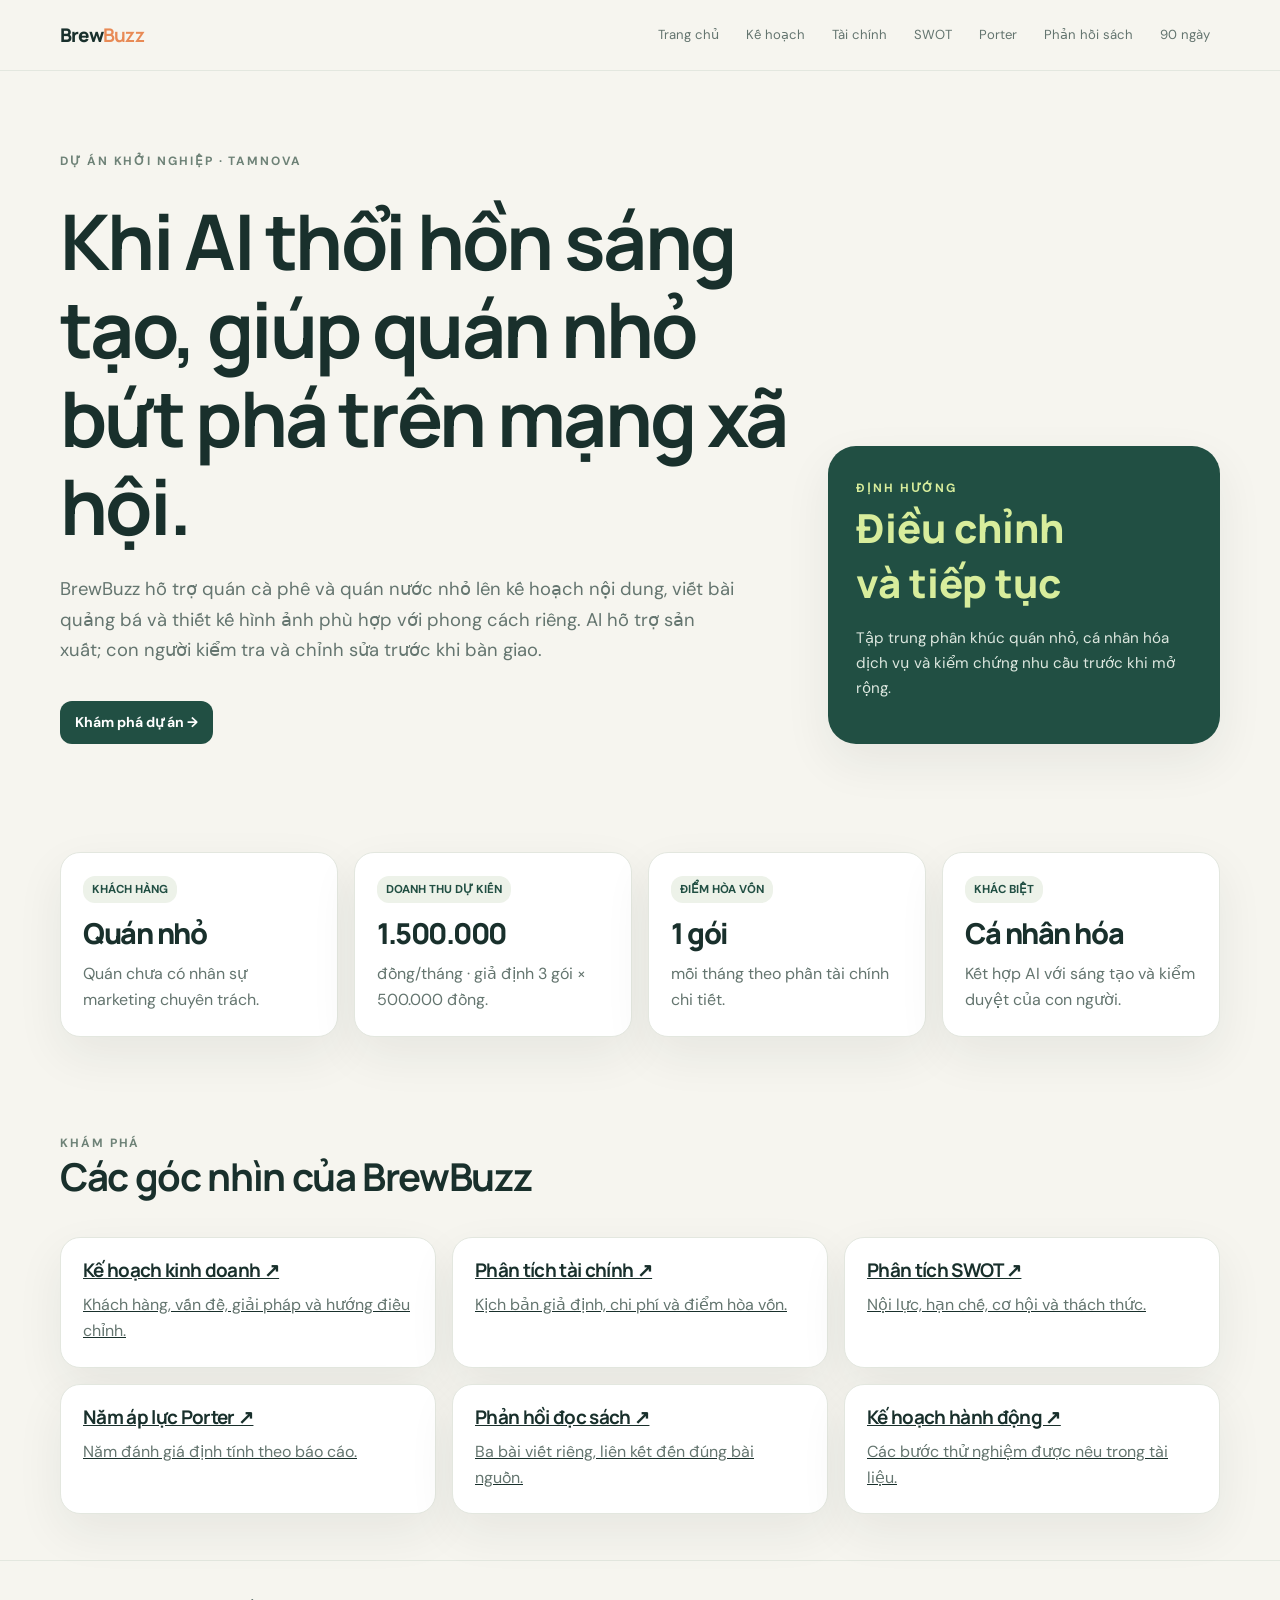
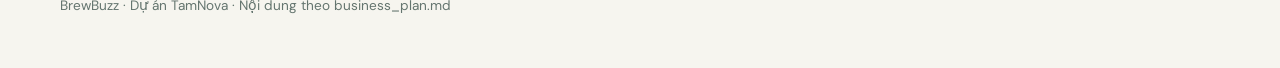
==== index.html @ 47f6b7b1 "Add files via upload" ====
<!doctype html><html lang="vi"><head><meta charset="utf-8"><meta name="viewport" content="width=device-width,initial-scale=1"><title>BrewBuzz · Dự án TamNova</title><link rel="stylesheet" href="style.css"></head><body><header class="topbar"><div class="wrap nav"><a class="brand" href="index.html">Brew<b>Buzz</b></a><nav class="links"><a href="index.html">Trang chủ</a><a href="business-plan.html">Kế hoạch</a><a href="financial-analysis.html">Tài chính</a><a href="swot.html">SWOT</a><a href="five-forces.html">Porter</a><a href="reflections.html">Phản hồi sách</a><a href="action-plan.html">90 ngày</a></nav></div></header><main class="wrap"><section class="hero"><div class="hero-grid"><div><span class="eyebrow">DỰ ÁN KHỞI NGHIỆP · TAMNOVA</span><h1>Khi AI thổi hồn sáng tạo, giúp quán nhỏ bứt phá trên mạng xã hội.</h1><p>BrewBuzz hỗ trợ quán cà phê và quán nước nhỏ lên kế hoạch nội dung, viết bài quảng bá và thiết kế hình ảnh phù hợp với phong cách riêng. AI hỗ trợ sản xuất; con người kiểm tra và chỉnh sửa trước khi bàn giao.</p><a class="btn" href="business-plan.html">Khám phá dự án →</a></div><aside class="hero-card"><span class="eyebrow" style="color:#d8ed9c">ĐỊNH HƯỚNG</span><strong>Điều chỉnh<br>và tiếp tục</strong><p>Tập trung phân khúc quán nhỏ, cá nhân hóa dịch vụ và kiểm chứng nhu cầu trước khi mở rộng.</p></aside></div></section><section class="section"><div class="grid four"><article class="card"><span class="tag">KHÁCH HÀNG</span><div class="metric">Quán nhỏ</div><p>Quán chưa có nhân sự marketing chuyên trách.</p></article><article class="card"><span class="tag">DOANH THU DỰ KIẾN</span><div class="metric">1.500.000</div><p>đồng/tháng · giả định 3 gói × 500.000 đồng.</p></article><article class="card"><span class="tag">ĐIỂM HÒA VỐN</span><div class="metric">1 gói</div><p>mỗi tháng theo phần tài chính chi tiết.</p></article><article class="card"><span class="tag">KHÁC BIỆT</span><div class="metric">Cá nhân hóa</div><p>Kết hợp AI với sáng tạo và kiểm duyệt của con người.</p></article></div></section><section class="section"><div class="section-head"><div><span class="eyebrow">KHÁM PHÁ</span><h2>Các góc nhìn của BrewBuzz</h2></div></div><div class="grid"><a class="card" href="business-plan.html"><h3>Kế hoạch kinh doanh ↗</h3><p>Khách hàng, vấn đề, giải pháp và hướng điều chỉnh.</p></a><a class="card" href="financial-analysis.html"><h3>Phân tích tài chính ↗</h3><p>Kịch bản giả định, chi phí và điểm hòa vốn.</p></a><a class="card" href="swot.html"><h3>Phân tích SWOT ↗</h3><p>Nội lực, hạn chế, cơ hội và thách thức.</p></a><a class="card" href="five-forces.html"><h3>Năm áp lực Porter ↗</h3><p>Năm đánh giá định tính theo báo cáo.</p></a><a class="card" href="reflections.html"><h3>Phản hồi đọc sách ↗</h3><p>Ba bài viết riêng, liên kết đến đúng bài nguồn.</p></a><a class="card" href="action-plan.html"><h3>Kế hoạch hành động ↗</h3><p>Các bước thử nghiệm được nêu trong tài liệu.</p></a></div></section></main><footer class="footer"><div class="wrap">BrewBuzz · Dự án TamNova · Nội dung theo business_plan.md</div></footer></body></html>
---- style.css ----
@import url('https://fonts.googleapis.com/css2?family=DM+Sans:wght@400;500;600;700&family=Manrope:wght@500;600;700;800&display=swap');
:root{--ink:#19302c;--muted:#64756f;--cream:#f6f5ef;--paper:#fff;--green:#214f43;--lime:#d8ed9c;--orange:#e88a55;--line:#e3e7df;--shadow:0 18px 48px #19302c12}*{box-sizing:border-box}body{margin:0;background:var(--cream);color:var(--ink);font:16px/1.65 'DM Sans',sans-serif}a{color:inherit}h1,h2,h3{font-family:Manrope,sans-serif;line-height:1.15;letter-spacing:-.035em}h1{font-size:clamp(2.5rem,6vw,5rem);max-width:850px;margin:24px 0}h2{font-size:clamp(1.8rem,3vw,2.6rem);margin:0 0 16px}h3{font-size:1.18rem;margin:0 0 10px}.wrap{width:min(1160px,calc(100% - 40px));margin:auto}.topbar{padding:17px 0;border-bottom:1px solid var(--line);background:#f6f5efed;position:sticky;top:0;z-index:5;backdrop-filter:blur(12px)}.nav{display:flex;align-items:center;justify-content:space-between;gap:20px}.brand{font:800 1.18rem Manrope;text-decoration:none;letter-spacing:-.04em}.brand b{color:var(--orange)}.links{display:flex;gap:7px;flex-wrap:wrap;justify-content:flex-end}.links a{font-size:.82rem;text-decoration:none;color:var(--muted);padding:7px 10px;border-radius:20px}.links a:hover,.links a.active{background:var(--green);color:white}.hero{padding:76px 0 62px;position:relative}.eyebrow{font-size:.75rem;text-transform:uppercase;letter-spacing:.16em;font-weight:700;color:#6e8277}.hero p{max-width:680px;font-size:1.15rem;color:var(--muted)}.pill{display:inline-block;border:1px solid #cbd8c9;border-radius:30px;padding:6px 12px;font-size:.78rem;color:var(--green);font-weight:700}.hero-grid{display:grid;grid-template-columns:1.3fr .7fr;gap:40px;align-items:end}.hero-card{background:var(--green);color:white;border-radius:28px;padding:28px;box-shadow:var(--shadow)}.hero-card strong{font:800 2.5rem Manrope;color:var(--lime);display:block}.hero-card p{color:#dce7df;font-size:.95rem}.section{padding:46px 0}.section-head{display:flex;justify-content:space-between;gap:20px;align-items:end;margin-bottom:22px}.section-head p{max-width:540px;color:var(--muted);margin:0}.grid{display:grid;grid-template-columns:repeat(3,1fr);gap:16px}.grid.two{grid-template-columns:repeat(2,1fr)}.grid.four{grid-template-columns:repeat(4,1fr)}.card{background:var(--paper);border:1px solid var(--line);border-radius:20px;padding:22px;box-shadow:var(--shadow)}.card p{color:var(--muted);margin:8px 0 0}.metric{font:800 1.8rem Manrope;letter-spacing:-.05em;margin:10px 0 2px}.metric small{font-size:.8rem;letter-spacing:0;color:var(--muted)}.tag{display:inline-block;background:#edf2e9;color:var(--green);font-size:.72rem;font-weight:700;padding:4px 9px;border-radius:12px}.btn{display:inline-flex;margin-top:17px;padding:10px 15px;background:var(--green);color:white;border-radius:12px;text-decoration:none;font-weight:700;font-size:.88rem}.btn:hover{background:#356656}.split{display:grid;grid-template-columns:1fr 1fr;gap:18px}.notice{border-left:4px solid var(--orange);background:#fff4e9;padding:16px 18px;border-radius:0 14px 14px 0;color:#694b38}.list{padding-left:19px;color:var(--muted)}.list li{margin:7px 0}.swot{border-top:5px solid var(--green)}.swot.w{border-color:var(--orange)}.swot.o{border-color:#96b853}.swot.t{border-color:#9e758d}.force{position:relative;overflow:hidden}.force:before{content:attr(data-no);position:absolute;right:14px;top:0;color:#edf2e9;font:800 4.5rem Manrope;z-index:0}.force>*{position:relative}.force .level{font:800 1rem Manrope;color:#a2482c}.bars{display:grid;gap:12px;margin:15px 0}.barrow{display:grid;grid-template-columns:150px 1fr 100px;gap:12px;align-items:center;font-size:.86rem}.track{height:12px;background:#e8eee6;border-radius:20px;overflow:hidden}.fill{height:100%;background:linear-gradient(90deg,#80a766,var(--green));border-radius:20px}.timeline{display:grid;grid-template-columns:repeat(3,1fr);gap:0}.phase{padding:20px;border-top:2px solid #b9c7ba;position:relative}.phase:before{content:'';position:absolute;top:-7px;left:20px;width:12px;height:12px;border-radius:50%;background:var(--orange)}.phase span{font-size:.72rem;font-weight:700;color:#a45c34;text-transform:uppercase;letter-spacing:.1em}.quote{font:600 1.06rem Manrope;color:var(--ink)}.footer{padding:34px 0 50px;color:var(--muted);border-top:1px solid var(--line);font-size:.85rem}.prose{max-width:850px}.prose p{color:var(--muted)}.prose h2{margin-top:36px}.source-link{color:var(--green);font-weight:700}.back{display:inline-block;margin:20px 0;color:var(--green);font-weight:700}.reflection-body{white-space:pre-wrap;color:var(--muted);background:var(--paper);border:1px solid var(--line);border-radius:22px;padding:28px}.reflection-body h2{font-size:1.3rem;margin-top:24px}@media(max-width:850px){.grid.four{grid-template-columns:repeat(2,1fr)}.grid{grid-template-columns:repeat(2,1fr)}.hero-grid{grid-template-columns:1fr}.links{gap:0}.links a{font-size:.72rem;padding:6px}}@media(max-width:600px){.wrap{width:min(100% - 28px,1160px)}.topbar{position:static}.nav{align-items:flex-start;flex-direction:column}.links{justify-content:flex-start}.grid,.grid.two,.grid.four,.split,.timeline{grid-template-columns:1fr}.hero{padding:48px 0}.barrow{grid-template-columns:105px 1fr 75px;font-size:.75rem}.section{padding:32px 0}.card{padding:19px}}
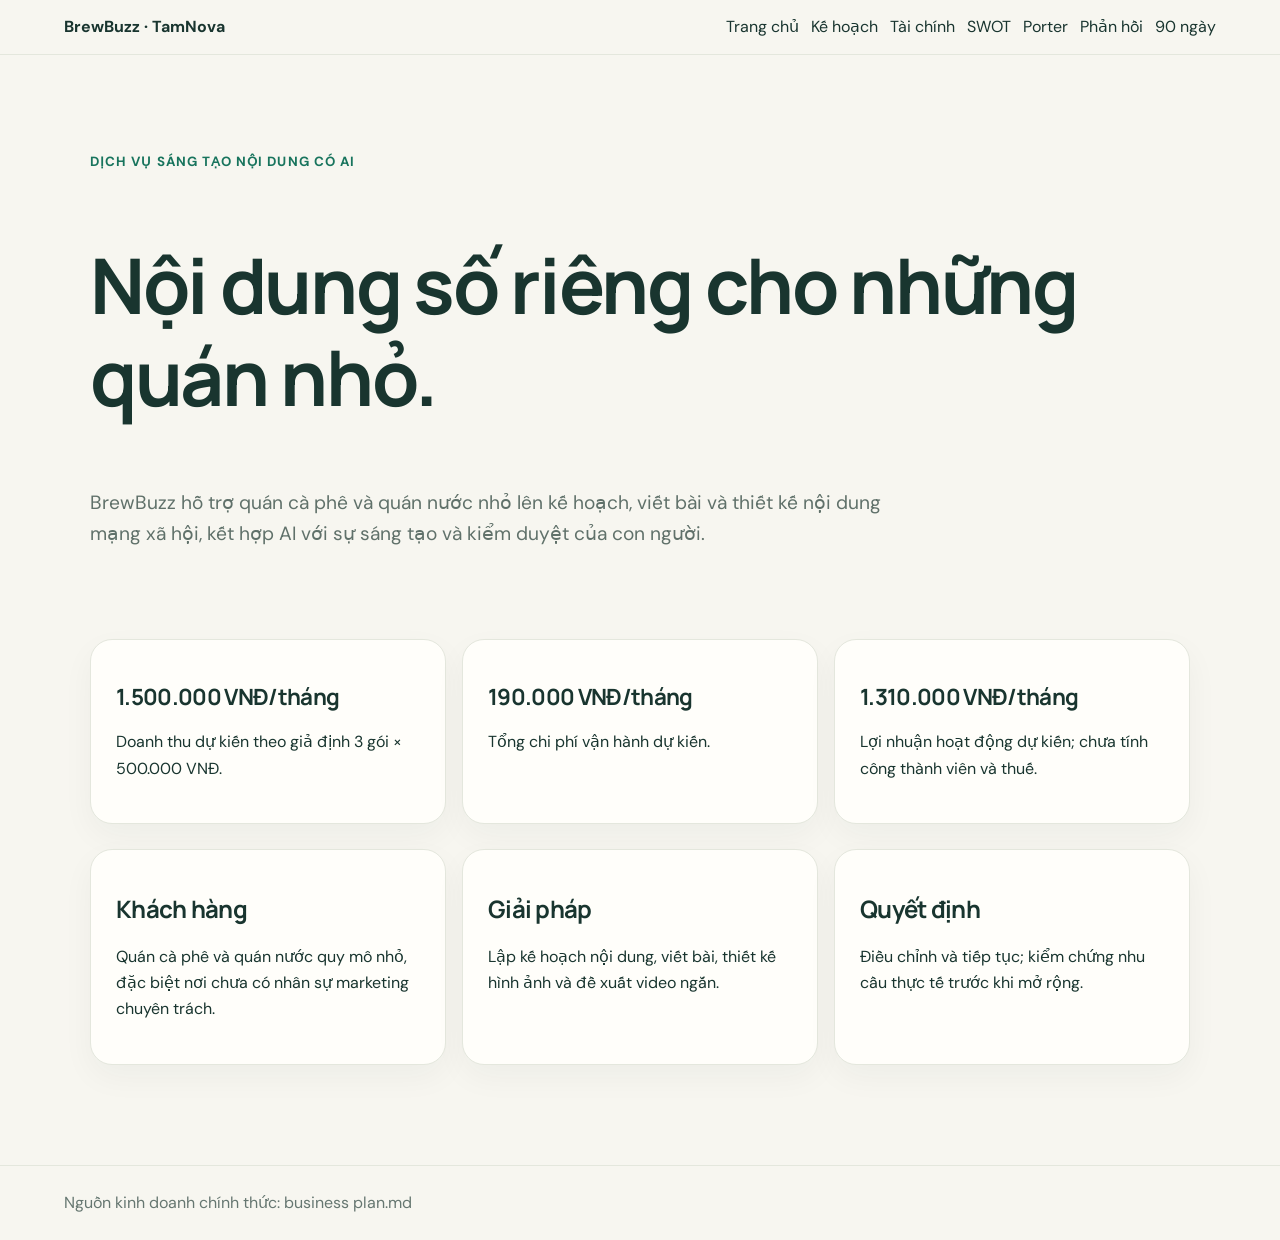
==== commit dce173fa: "trang web khoi nghiep" ====
--- a/index.html
+++ b/index.html
@@ -1 +1 @@
-<!doctype html><html lang="vi"><head><meta charset="utf-8"><meta name="viewport" content="width=device-width,initial-scale=1"><title>BrewBuzz · Dự án TamNova</title><link rel="stylesheet" href="style.css"></head><body><header class="topbar"><div class="wrap nav"><a class="brand" href="index.html">Brew<b>Buzz</b></a><nav class="links"><a href="index.html">Trang chủ</a><a href="business-plan.html">Kế hoạch</a><a href="financial-analysis.html">Tài chính</a><a href="swot.html">SWOT</a><a href="five-forces.html">Porter</a><a href="reflections.html">Phản hồi sách</a><a href="action-plan.html">90 ngày</a></nav></div></header><main class="wrap"><section class="hero"><div class="hero-grid"><div><span class="eyebrow">DỰ ÁN KHỞI NGHIỆP · TAMNOVA</span><h1>Khi AI thổi hồn sáng tạo, giúp quán nhỏ bứt phá trên mạng xã hội.</h1><p>BrewBuzz hỗ trợ quán cà phê và quán nước nhỏ lên kế hoạch nội dung, viết bài quảng bá và thiết kế hình ảnh phù hợp với phong cách riêng. AI hỗ trợ sản xuất; con người kiểm tra và chỉnh sửa trước khi bàn giao.</p><a class="btn" href="business-plan.html">Khám phá dự án →</a></div><aside class="hero-card"><span class="eyebrow" style="color:#d8ed9c">ĐỊNH HƯỚNG</span><strong>Điều chỉnh<br>và tiếp tục</strong><p>Tập trung phân khúc quán nhỏ, cá nhân hóa dịch vụ và kiểm chứng nhu cầu trước khi mở rộng.</p></aside></div></section><section class="section"><div class="grid four"><article class="card"><span class="tag">KHÁCH HÀNG</span><div class="metric">Quán nhỏ</div><p>Quán chưa có nhân sự marketing chuyên trách.</p></article><article class="card"><span class="tag">DOANH THU DỰ KIẾN</span><div class="metric">1.500.000</div><p>đồng/tháng · giả định 3 gói × 500.000 đồng.</p></article><article class="card"><span class="tag">ĐIỂM HÒA VỐN</span><div class="metric">1 gói</div><p>mỗi tháng theo phần tài chính chi tiết.</p></article><article class="card"><span class="tag">KHÁC BIỆT</span><div class="metric">Cá nhân hóa</div><p>Kết hợp AI với sáng tạo và kiểm duyệt của con người.</p></article></div></section><section class="section"><div class="section-head"><div><span class="eyebrow">KHÁM PHÁ</span><h2>Các góc nhìn của BrewBuzz</h2></div></div><div class="grid"><a class="card" href="business-plan.html"><h3>Kế hoạch kinh doanh ↗</h3><p>Khách hàng, vấn đề, giải pháp và hướng điều chỉnh.</p></a><a class="card" href="financial-analysis.html"><h3>Phân tích tài chính ↗</h3><p>Kịch bản giả định, chi phí và điểm hòa vốn.</p></a><a class="card" href="swot.html"><h3>Phân tích SWOT ↗</h3><p>Nội lực, hạn chế, cơ hội và thách thức.</p></a><a class="card" href="five-forces.html"><h3>Năm áp lực Porter ↗</h3><p>Năm đánh giá định tính theo báo cáo.</p></a><a class="card" href="reflections.html"><h3>Phản hồi đọc sách ↗</h3><p>Ba bài viết riêng, liên kết đến đúng bài nguồn.</p></a><a class="card" href="action-plan.html"><h3>Kế hoạch hành động ↗</h3><p>Các bước thử nghiệm được nêu trong tài liệu.</p></a></div></section></main><footer class="footer"><div class="wrap">BrewBuzz · Dự án TamNova · Nội dung theo business_plan.md</div></footer></body></html>
+<!doctype html><html lang="vi"><meta charset="utf-8"><meta name="viewport" content="width=device-width, initial-scale=1"><title>Trang chủ · BrewBuzz</title><link rel="stylesheet" href="style.css"><header><b>BrewBuzz · TamNova</b><nav><a href="index.html">Trang chủ</a><a href="business-plan.html">Kế hoạch</a><a href="financial-analysis.html">Tài chính</a><a href="swot.html">SWOT</a><a href="five-forces.html">Porter</a><a href="reflections.html">Phản hồi</a><a href="action-plan.html">90 ngày</a></nav></header><main><section class="hero"><small>DỊCH VỤ SÁNG TẠO NỘI DUNG CÓ AI</small><h1>Nội dung số riêng cho những quán nhỏ.</h1><p>BrewBuzz hỗ trợ quán cà phê và quán nước nhỏ lên kế hoạch, viết bài và thiết kế nội dung mạng xã hội, kết hợp AI với sự sáng tạo và kiểm duyệt của con người.</p></section><section class="stats"><article class="card"><h2>1.500.000 VNĐ/tháng</h2><p>Doanh thu dự kiến theo giả định 3 gói × 500.000 VNĐ.</p></article><article class="card"><h2>190.000 VNĐ/tháng</h2><p>Tổng chi phí vận hành dự kiến.</p></article><article class="card"><h2>1.310.000 VNĐ/tháng</h2><p>Lợi nhuận hoạt động dự kiến; chưa tính công thành viên và thuế.</p></article></section><section class="grid"><article class="card"><h2>Khách hàng</h2><p>Quán cà phê và quán nước quy mô nhỏ, đặc biệt nơi chưa có nhân sự marketing chuyên trách.</p></article><article class="card"><h2>Giải pháp</h2><p>Lập kế hoạch nội dung, viết bài, thiết kế hình ảnh và đề xuất video ngắn.</p></article><article class="card"><h2>Quyết định</h2><p>Điều chỉnh và tiếp tục; kiểm chứng nhu cầu thực tế trước khi mở rộng.</p></article></section></main><footer>Nguồn kinh doanh chính thức: business plan.md</footer></html>
--- a/style.css
+++ b/style.css
@@ -1,2 +1 @@
-@import url('https://fonts.googleapis.com/css2?family=DM+Sans:wght@400;500;600;700&family=Manrope:wght@500;600;700;800&display=swap');
-:root{--ink:#19302c;--muted:#64756f;--cream:#f6f5ef;--paper:#fff;--green:#214f43;--lime:#d8ed9c;--orange:#e88a55;--line:#e3e7df;--shadow:0 18px 48px #19302c12}*{box-sizing:border-box}body{margin:0;background:var(--cream);color:var(--ink);font:16px/1.65 'DM Sans',sans-serif}a{color:inherit}h1,h2,h3{font-family:Manrope,sans-serif;line-height:1.15;letter-spacing:-.035em}h1{font-size:clamp(2.5rem,6vw,5rem);max-width:850px;margin:24px 0}h2{font-size:clamp(1.8rem,3vw,2.6rem);margin:0 0 16px}h3{font-size:1.18rem;margin:0 0 10px}.wrap{width:min(1160px,calc(100% - 40px));margin:auto}.topbar{padding:17px 0;border-bottom:1px solid var(--line);background:#f6f5efed;position:sticky;top:0;z-index:5;backdrop-filter:blur(12px)}.nav{display:flex;align-items:center;justify-content:space-between;gap:20px}.brand{font:800 1.18rem Manrope;text-decoration:none;letter-spacing:-.04em}.brand b{color:var(--orange)}.links{display:flex;gap:7px;flex-wrap:wrap;justify-content:flex-end}.links a{font-size:.82rem;text-decoration:none;color:var(--muted);padding:7px 10px;border-radius:20px}.links a:hover,.links a.active{background:var(--green);color:white}.hero{padding:76px 0 62px;position:relative}.eyebrow{font-size:.75rem;text-transform:uppercase;letter-spacing:.16em;font-weight:700;color:#6e8277}.hero p{max-width:680px;font-size:1.15rem;color:var(--muted)}.pill{display:inline-block;border:1px solid #cbd8c9;border-radius:30px;padding:6px 12px;font-size:.78rem;color:var(--green);font-weight:700}.hero-grid{display:grid;grid-template-columns:1.3fr .7fr;gap:40px;align-items:end}.hero-card{background:var(--green);color:white;border-radius:28px;padding:28px;box-shadow:var(--shadow)}.hero-card strong{font:800 2.5rem Manrope;color:var(--lime);display:block}.hero-card p{color:#dce7df;font-size:.95rem}.section{padding:46px 0}.section-head{display:flex;justify-content:space-between;gap:20px;align-items:end;margin-bottom:22px}.section-head p{max-width:540px;color:var(--muted);margin:0}.grid{display:grid;grid-template-columns:repeat(3,1fr);gap:16px}.grid.two{grid-template-columns:repeat(2,1fr)}.grid.four{grid-template-columns:repeat(4,1fr)}.card{background:var(--paper);border:1px solid var(--line);border-radius:20px;padding:22px;box-shadow:var(--shadow)}.card p{color:var(--muted);margin:8px 0 0}.metric{font:800 1.8rem Manrope;letter-spacing:-.05em;margin:10px 0 2px}.metric small{font-size:.8rem;letter-spacing:0;color:var(--muted)}.tag{display:inline-block;background:#edf2e9;color:var(--green);font-size:.72rem;font-weight:700;padding:4px 9px;border-radius:12px}.btn{display:inline-flex;margin-top:17px;padding:10px 15px;background:var(--green);color:white;border-radius:12px;text-decoration:none;font-weight:700;font-size:.88rem}.btn:hover{background:#356656}.split{display:grid;grid-template-columns:1fr 1fr;gap:18px}.notice{border-left:4px solid var(--orange);background:#fff4e9;padding:16px 18px;border-radius:0 14px 14px 0;color:#694b38}.list{padding-left:19px;color:var(--muted)}.list li{margin:7px 0}.swot{border-top:5px solid var(--green)}.swot.w{border-color:var(--orange)}.swot.o{border-color:#96b853}.swot.t{border-color:#9e758d}.force{position:relative;overflow:hidden}.force:before{content:attr(data-no);position:absolute;right:14px;top:0;color:#edf2e9;font:800 4.5rem Manrope;z-index:0}.force>*{position:relative}.force .level{font:800 1rem Manrope;color:#a2482c}.bars{display:grid;gap:12px;margin:15px 0}.barrow{display:grid;grid-template-columns:150px 1fr 100px;gap:12px;align-items:center;font-size:.86rem}.track{height:12px;background:#e8eee6;border-radius:20px;overflow:hidden}.fill{height:100%;background:linear-gradient(90deg,#80a766,var(--green));border-radius:20px}.timeline{display:grid;grid-template-columns:repeat(3,1fr);gap:0}.phase{padding:20px;border-top:2px solid #b9c7ba;position:relative}.phase:before{content:'';position:absolute;top:-7px;left:20px;width:12px;height:12px;border-radius:50%;background:var(--orange)}.phase span{font-size:.72rem;font-weight:700;color:#a45c34;text-transform:uppercase;letter-spacing:.1em}.quote{font:600 1.06rem Manrope;color:var(--ink)}.footer{padding:34px 0 50px;color:var(--muted);border-top:1px solid var(--line);font-size:.85rem}.prose{max-width:850px}.prose p{color:var(--muted)}.prose h2{margin-top:36px}.source-link{color:var(--green);font-weight:700}.back{display:inline-block;margin:20px 0;color:var(--green);font-weight:700}.reflection-body{white-space:pre-wrap;color:var(--muted);background:var(--paper);border:1px solid var(--line);border-radius:22px;padding:28px}.reflection-body h2{font-size:1.3rem;margin-top:24px}@media(max-width:850px){.grid.four{grid-template-columns:repeat(2,1fr)}.grid{grid-template-columns:repeat(2,1fr)}.hero-grid{grid-template-columns:1fr}.links{gap:0}.links a{font-size:.72rem;padding:6px}}@media(max-width:600px){.wrap{width:min(100% - 28px,1160px)}.topbar{position:static}.nav{align-items:flex-start;flex-direction:column}.links{justify-content:flex-start}.grid,.grid.two,.grid.four,.split,.timeline{grid-template-columns:1fr}.hero{padding:48px 0}.barrow{grid-template-columns:105px 1fr 75px;font-size:.75rem}.section{padding:32px 0}.card{padding:19px}}
+@import url('https://fonts.googleapis.com/css2?family=DM+Sans:wght@400;500;700&family=Manrope:wght@600;700;800&display=swap');:root{--ink:#19352f;--green:#18745d;--cream:#f7f6f0;--line:#e4e7dd}*{box-sizing:border-box}body{margin:0;background:var(--cream);color:var(--ink);font:16px/1.65 'DM Sans',sans-serif}h1,h2{font-family:Manrope,sans-serif;line-height:1.2;letter-spacing:-.03em}h1{font-size:clamp(2.5rem,6vw,5rem)}header{position:sticky;top:0;background:#f7f6f0ee;border-bottom:1px solid var(--line);padding:14px 5vw;display:flex;justify-content:space-between;gap:20px;z-index:2}nav{display:flex;gap:12px;overflow:auto}nav a{white-space:nowrap;color:var(--ink);text-decoration:none}main{max-width:1150px;margin:auto;padding:28px 25px 75px}.hero{padding:65px 0 45px}.hero small,.card small{color:var(--green);font-weight:700;letter-spacing:.08em}.hero p{font-size:1.2rem;color:#60716a;max-width:820px}.stats,.grid,.swot,.forces{display:grid;gap:16px;margin:25px 0}.stats{grid-template-columns:repeat(3,1fr)}.grid{grid-template-columns:repeat(3,1fr)}.swot,.forces{grid-template-columns:repeat(2,1fr)}.forces .card:first-child{grid-column:span 2}.card{background:#fffefa;border:1px solid var(--line);border-radius:22px;padding:25px;box-shadow:0 12px 32px #18382b0b}.stats .card h2{font-size:1.4rem}.track{height:14px;background:#e5e9df;border-radius:20px;margin:-8px 0 20px}.track i{display:block;height:100%;background:linear-gradient(90deg,var(--green),#bad17b);border-radius:20px}.level{display:inline-block;padding:3px 12px;background:#f7e7db;border-radius:20px}footer{padding:24px 5vw;border-top:1px solid var(--line);color:#667771}.reflection{max-width:850px;background:#fffefa;padding:35px;border-radius:22px}.timeline{max-width:850px;margin:auto}.timeline .card{margin-bottom:17px}@media(max-width:850px){header{flex-direction:column}.grid,.stats{grid-template-columns:repeat(2,1fr)}}@media(max-width:570px){.grid,.stats,.swot,.forces{grid-template-columns:1fr}.forces .card:first-child{grid-column:auto}.hero{padding:40px 0 28px}main{padding:15px 18px 55px}}
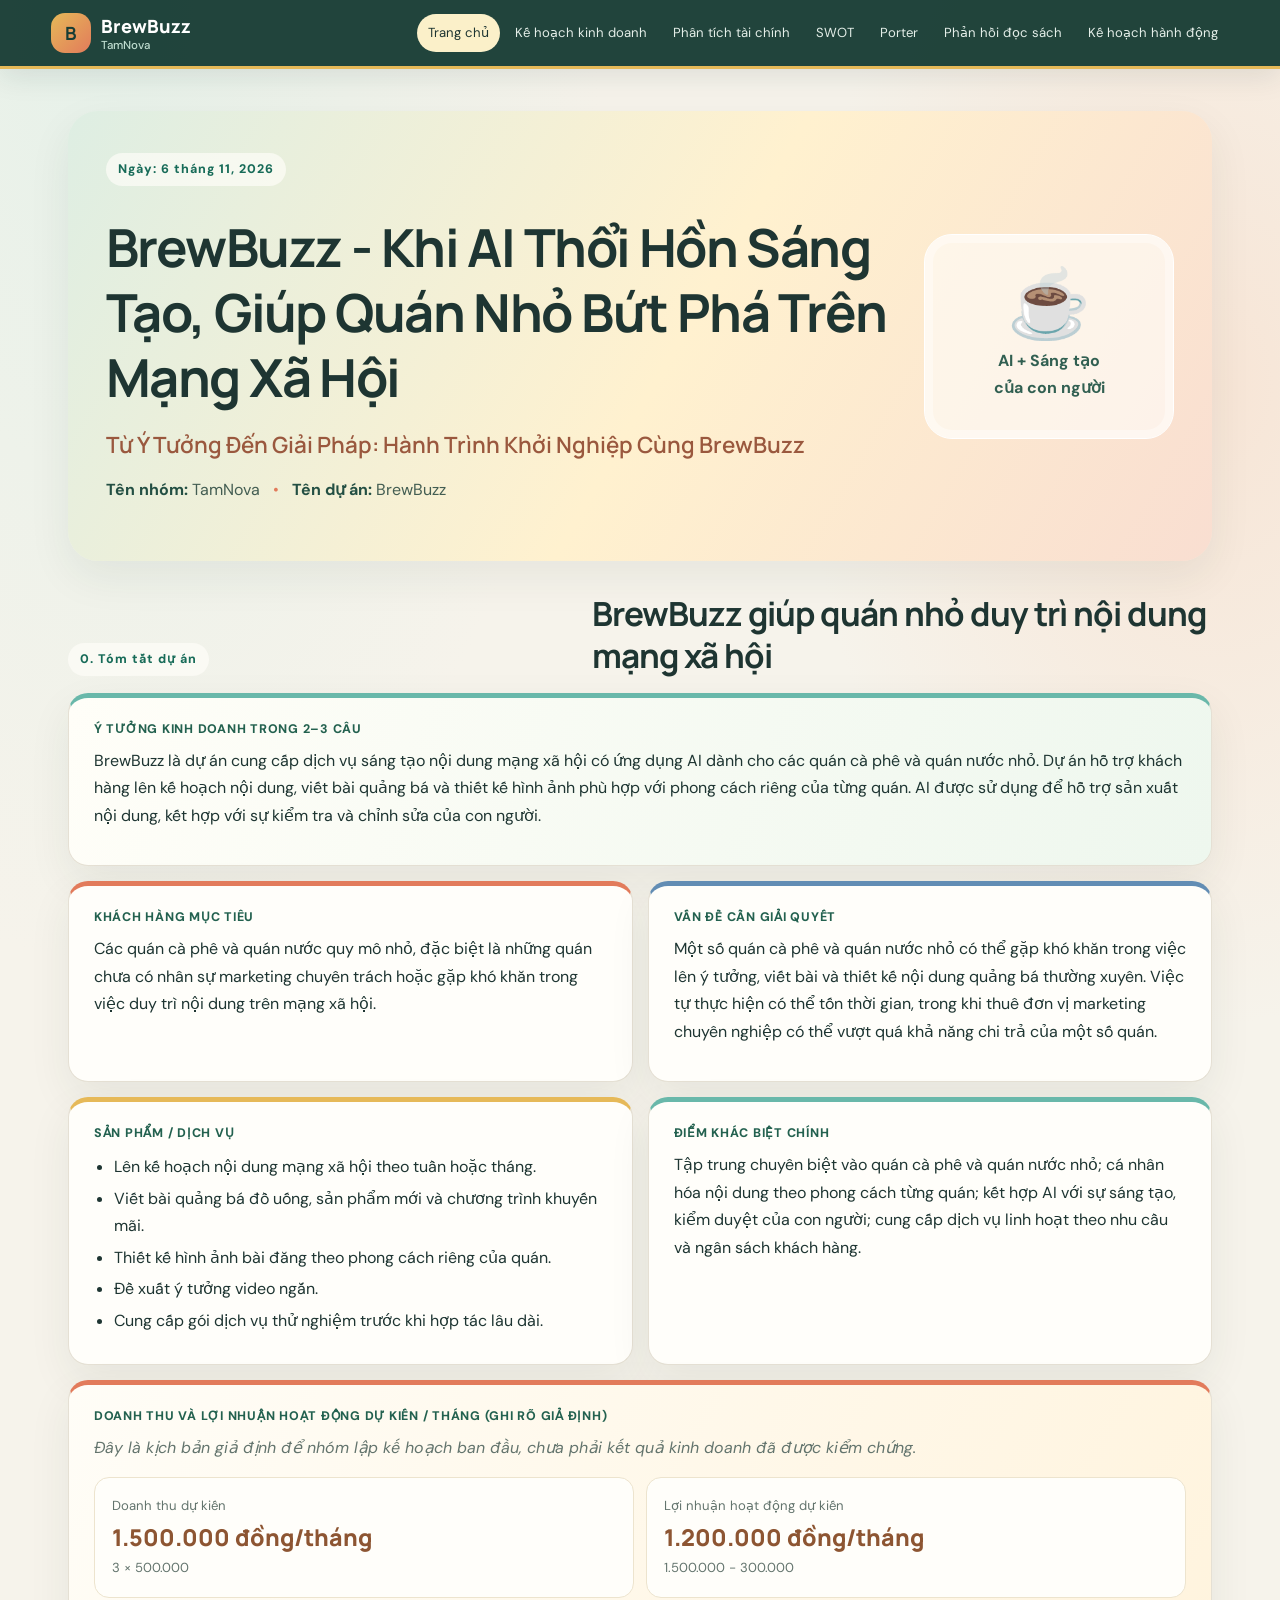
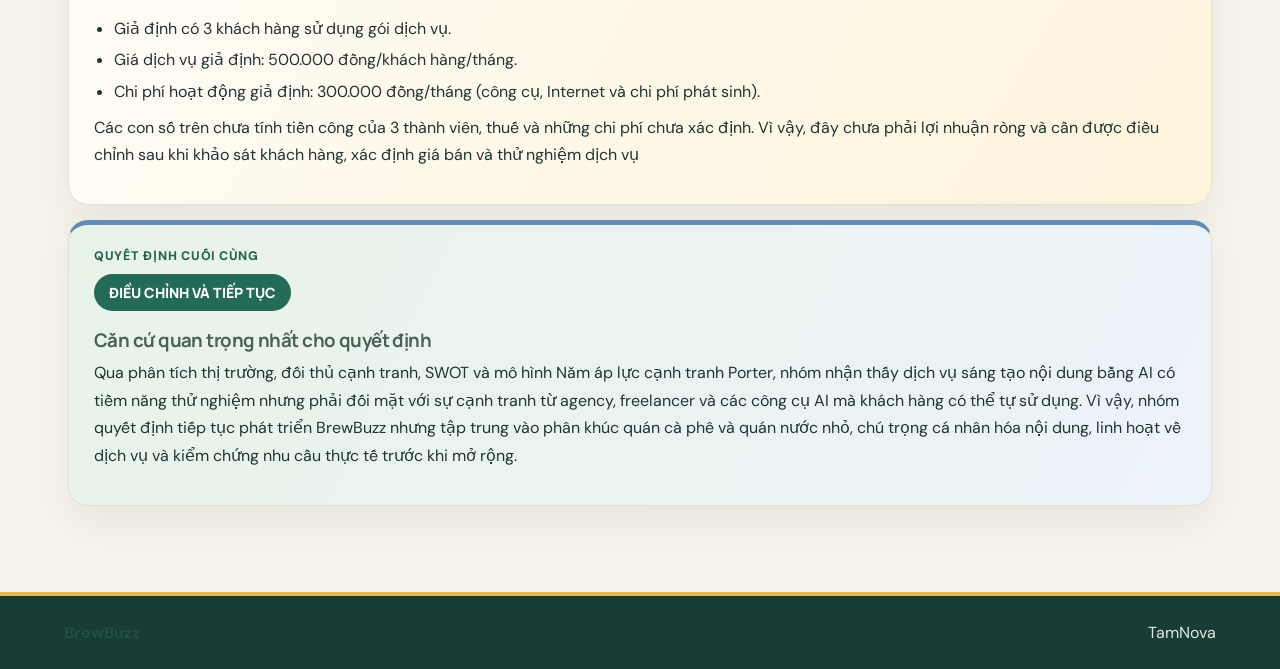
==== commit 08bd0ce3: "web khoi nghiep" ====
--- a/index.html
+++ b/index.html
@@ -1 +1 @@
-<!doctype html><html lang="vi"><meta charset="utf-8"><meta name="viewport" content="width=device-width, initial-scale=1"><title>Trang chủ · BrewBuzz</title><link rel="stylesheet" href="style.css"><header><b>BrewBuzz · TamNova</b><nav><a href="index.html">Trang chủ</a><a href="business-plan.html">Kế hoạch</a><a href="financial-analysis.html">Tài chính</a><a href="swot.html">SWOT</a><a href="five-forces.html">Porter</a><a href="reflections.html">Phản hồi</a><a href="action-plan.html">90 ngày</a></nav></header><main><section class="hero"><small>DỊCH VỤ SÁNG TẠO NỘI DUNG CÓ AI</small><h1>Nội dung số riêng cho những quán nhỏ.</h1><p>BrewBuzz hỗ trợ quán cà phê và quán nước nhỏ lên kế hoạch, viết bài và thiết kế nội dung mạng xã hội, kết hợp AI với sự sáng tạo và kiểm duyệt của con người.</p></section><section class="stats"><article class="card"><h2>1.500.000 VNĐ/tháng</h2><p>Doanh thu dự kiến theo giả định 3 gói × 500.000 VNĐ.</p></article><article class="card"><h2>190.000 VNĐ/tháng</h2><p>Tổng chi phí vận hành dự kiến.</p></article><article class="card"><h2>1.310.000 VNĐ/tháng</h2><p>Lợi nhuận hoạt động dự kiến; chưa tính công thành viên và thuế.</p></article></section><section class="grid"><article class="card"><h2>Khách hàng</h2><p>Quán cà phê và quán nước quy mô nhỏ, đặc biệt nơi chưa có nhân sự marketing chuyên trách.</p></article><article class="card"><h2>Giải pháp</h2><p>Lập kế hoạch nội dung, viết bài, thiết kế hình ảnh và đề xuất video ngắn.</p></article><article class="card"><h2>Quyết định</h2><p>Điều chỉnh và tiếp tục; kiểm chứng nhu cầu thực tế trước khi mở rộng.</p></article></section></main><footer>Nguồn kinh doanh chính thức: business plan.md</footer></html>+<!doctype html><html lang="vi"><head><meta charset="utf-8"><meta name="viewport" content="width=device-width,initial-scale=1"><title>Trang chủ · BrewBuzz</title><link rel="stylesheet" href="style.css"></head><body><header><a class="brand" href="index.html"><b class="mark">B</b><span>BrewBuzz<small>TamNova</small></span></a><nav><a class="active" href="index.html">Trang chủ</a><a class="" href="business-plan.html">Kế hoạch kinh doanh</a><a class="" href="financial-analysis.html">Phân tích tài chính</a><a class="" href="swot.html">SWOT</a><a class="" href="five-forces.html">Porter</a><a class="" href="reflections.html">Phản hồi đọc sách</a><a class="" href="action-plan.html">Kế hoạch hành động</a></nav></header><main><section class="home-hero"><div class="home-copy"><span class="eyebrow">Ngày: 6 tháng 11, 2026</span><h1>BrewBuzz - Khi AI Thổi Hồn Sáng Tạo, Giúp Quán Nhỏ Bứt Phá Trên Mạng Xã Hội</h1><p class="home-subtitle">Từ Ý Tưởng Đến Giải Pháp: Hành Trình Khởi Nghiệp Cùng BrewBuzz</p><p><strong>Tên nhóm:</strong> TamNova <span class="dot">•</span> <strong>Tên dự án:</strong> BrewBuzz</p></div><div class="home-orbit"><span class="cup">☕</span><b>AI + Sáng tạo<br>của con người</b></div></section><section class="overview"><div class="overview-head"><span class="eyebrow">0. Tóm tắt dự án</span><h2>BrewBuzz giúp quán nhỏ duy trì nội dung mạng xã hội</h2></div><div class="home-grid"><article class="home-card feature-card"><span class="card-label">Ý tưởng kinh doanh trong 2–3 câu</span><p>BrewBuzz là dự án cung cấp dịch vụ sáng tạo nội dung mạng xã hội có ứng dụng AI dành cho các quán cà phê và quán nước nhỏ. Dự án hỗ trợ khách hàng lên kế hoạch nội dung, viết bài quảng bá và thiết kế hình ảnh phù hợp với phong cách riêng của từng quán. AI được sử dụng để hỗ trợ sản xuất nội dung, kết hợp với sự kiểm tra và chỉnh sửa của con người.</p></article><article class="home-card"><span class="card-label">Khách hàng mục tiêu</span><p>Các quán cà phê và quán nước quy mô nhỏ, đặc biệt là những quán chưa có nhân sự marketing chuyên trách hoặc gặp khó khăn trong việc duy trì nội dung trên mạng xã hội.</p></article><article class="home-card"><span class="card-label">Vấn đề cần giải quyết</span><p>Một số quán cà phê và quán nước nhỏ có thể gặp khó khăn trong việc lên ý tưởng, viết bài và thiết kế nội dung quảng bá thường xuyên. Việc tự thực hiện có thể tốn thời gian, trong khi thuê đơn vị marketing chuyên nghiệp có thể vượt quá khả năng chi trả của một số quán.</p></article><article class="home-card"><span class="card-label">Sản phẩm / dịch vụ</span><ul><li>Lên kế hoạch nội dung mạng xã hội theo tuần hoặc tháng.</li><li>Viết bài quảng bá đồ uống, sản phẩm mới và chương trình khuyến mãi.</li><li>Thiết kế hình ảnh bài đăng theo phong cách riêng của quán.</li><li>Đề xuất ý tưởng video ngắn.</li><li>Cung cấp gói dịch vụ thử nghiệm trước khi hợp tác lâu dài.</li></ul></article><article class="home-card"><span class="card-label">Điểm khác biệt chính</span><p>Tập trung chuyên biệt vào quán cà phê và quán nước nhỏ; cá nhân hóa nội dung theo phong cách từng quán; kết hợp AI với sự sáng tạo, kiểm duyệt của con người; cung cấp dịch vụ linh hoạt theo nhu cầu và ngân sách khách hàng.</p></article><article class="home-card finance-summary"><span class="card-label">Doanh thu và lợi nhuận hoạt động dự kiến / tháng (ghi rõ giả định)</span><p class="assumption">Đây là kịch bản giả định để nhóm lập kế hoạch ban đầu, chưa phải kết quả kinh doanh đã được kiểm chứng.</p><div class="mini-metrics"><div><small>Doanh thu dự kiến</small><strong>1.500.000 đồng/tháng</strong><small>3 × 500.000</small></div><div><small>Lợi nhuận hoạt động dự kiến</small><strong>1.200.000 đồng/tháng</strong><small>1.500.000 − 300.000</small></div></div><ul><li>Giả định có 3 khách hàng sử dụng gói dịch vụ.</li><li>Giá dịch vụ giả định: 500.000 đồng/khách hàng/tháng.</li><li>Chi phí hoạt động giả định: 300.000 đồng/tháng (công cụ, Internet và chi phí phát sinh).</li></ul><p>Các con số trên chưa tính tiền công của 3 thành viên, thuế và những chi phí chưa xác định. Vì vậy, đây chưa phải lợi nhuận ròng và cần được điều chỉnh sau khi khảo sát khách hàng, xác định giá bán và thử nghiệm dịch vụ</p></article><article class="home-card decision-card"><span class="card-label">Quyết định cuối cùng</span><strong class="decision">ĐIỀU CHỈNH VÀ TIẾP TỤC</strong><h3>Căn cứ quan trọng nhất cho quyết định</h3><p>Qua phân tích thị trường, đối thủ cạnh tranh, SWOT và mô hình Năm áp lực cạnh tranh Porter, nhóm nhận thấy dịch vụ sáng tạo nội dung bằng AI có tiềm năng thử nghiệm nhưng phải đối mặt với sự cạnh tranh từ agency, freelancer và các công cụ AI mà khách hàng có thể tự sử dụng. Vì vậy, nhóm quyết định tiếp tục phát triển BrewBuzz nhưng tập trung vào phân khúc quán cà phê và quán nước nhỏ, chú trọng cá nhân hóa nội dung, linh hoạt về dịch vụ và kiểm chứng nhu cầu thực tế trước khi mở rộng.</p></article></div></section></main><footer><strong>BrewBuzz</strong><span>TamNova</span></footer></body></html>
--- a/style.css
+++ b/style.css
@@ -1 +1,2 @@
-@import url('https://fonts.googleapis.com/css2?family=DM+Sans:wght@400;500;700&family=Manrope:wght@600;700;800&display=swap');:root{--ink:#19352f;--green:#18745d;--cream:#f7f6f0;--line:#e4e7dd}*{box-sizing:border-box}body{margin:0;background:var(--cream);color:var(--ink);font:16px/1.65 'DM Sans',sans-serif}h1,h2{font-family:Manrope,sans-serif;line-height:1.2;letter-spacing:-.03em}h1{font-size:clamp(2.5rem,6vw,5rem)}header{position:sticky;top:0;background:#f7f6f0ee;border-bottom:1px solid var(--line);padding:14px 5vw;display:flex;justify-content:space-between;gap:20px;z-index:2}nav{display:flex;gap:12px;overflow:auto}nav a{white-space:nowrap;color:var(--ink);text-decoration:none}main{max-width:1150px;margin:auto;padding:28px 25px 75px}.hero{padding:65px 0 45px}.hero small,.card small{color:var(--green);font-weight:700;letter-spacing:.08em}.hero p{font-size:1.2rem;color:#60716a;max-width:820px}.stats,.grid,.swot,.forces{display:grid;gap:16px;margin:25px 0}.stats{grid-template-columns:repeat(3,1fr)}.grid{grid-template-columns:repeat(3,1fr)}.swot,.forces{grid-template-columns:repeat(2,1fr)}.forces .card:first-child{grid-column:span 2}.card{background:#fffefa;border:1px solid var(--line);border-radius:22px;padding:25px;box-shadow:0 12px 32px #18382b0b}.stats .card h2{font-size:1.4rem}.track{height:14px;background:#e5e9df;border-radius:20px;margin:-8px 0 20px}.track i{display:block;height:100%;background:linear-gradient(90deg,var(--green),#bad17b);border-radius:20px}.level{display:inline-block;padding:3px 12px;background:#f7e7db;border-radius:20px}footer{padding:24px 5vw;border-top:1px solid var(--line);color:#667771}.reflection{max-width:850px;background:#fffefa;padding:35px;border-radius:22px}.timeline{max-width:850px;margin:auto}.timeline .card{margin-bottom:17px}@media(max-width:850px){header{flex-direction:column}.grid,.stats{grid-template-columns:repeat(2,1fr)}}@media(max-width:570px){.grid,.stats,.swot,.forces{grid-template-columns:1fr}.forces .card:first-child{grid-column:auto}.hero{padding:40px 0 28px}main{padding:15px 18px 55px}}+@import url('https://fonts.googleapis.com/css2?family=DM+Sans:wght@400;500;600;700&family=Manrope:wght@500;600;700;800&display=swap');:root{--ink:#1e3532;--muted:#63746d;--canvas:#f6f3eb;--paper:#fffefa;--line:#e5e0d4;--green:#176b58;--mint:#d8eee3;--teal:#69b8aa;--coral:#e27b5b;--peach:#f8e4d6;--gold:#e6b958;--butter:#fbf0c9;--blue:#628db4;--sky:#e1edf5;--violet:#8978aa;--lilac:#eee8f5;--shadow:0 16px 44px #20352b12}*{box-sizing:border-box}html{scroll-behavior:smooth}body{margin:0;background:radial-gradient(ellipse at 8% 0%,#e6f1e9 0,transparent 30%),radial-gradient(ellipse at 95% 17%,#f7e5d6 0,transparent 24%),var(--canvas);color:var(--ink);font:16px/1.72 'DM Sans',sans-serif}h1,h2,h3{font-family:Manrope,'DM Sans',sans-serif;line-height:1.24;letter-spacing:-.03em}h1{font-size:clamp(2.2rem,5vw,4.4rem);max-width:1000px;margin:.45em 0}h2{font-size:clamp(1.3rem,2.5vw,1.9rem)}header{position:sticky;top:0;z-index:10;display:flex;align-items:center;justify-content:space-between;gap:24px;padding:13px max(4vw,22px);background:#183d35f5;color:white;border-bottom:3px solid var(--gold);box-shadow:0 8px 28px #18352d1a}.brand{display:flex;align-items:center;gap:10px;color:white;text-decoration:none;font:800 1.14rem Manrope;white-space:nowrap}.brand small{display:block;color:#bfddd0;font:500 .72rem 'DM Sans',sans-serif}.mark{display:grid;place-items:center;width:40px;height:40px;border-radius:14px;background:linear-gradient(135deg,var(--gold),var(--coral));color:#183d35}nav{display:flex;gap:4px;overflow:auto}nav a{white-space:nowrap;padding:8px 11px;border-radius:999px;color:#e4eee8;text-decoration:none;font-size:.82rem;transition:.2s}nav a:hover,nav a.active{background:var(--butter);color:var(--ink)}main{max-width:1200px;margin:auto;padding:30px 28px 86px}main>h1:first-child{margin:1em 0}.page-intro{position:relative;padding:38px 34px;margin:18px 0 30px;border-radius:28px;background:linear-gradient(115deg,#dcefe3,#f8edcf 62%,#f7dfd1);overflow:hidden}.page-intro:after{content:'';position:absolute;width:210px;height:210px;border-radius:50%;right:4%;top:-85px;background:#ffffff60}.page-intro span{position:relative;z-index:1;color:var(--green);font-size:.75rem;font-weight:800;letter-spacing:.16em}.page-intro h1{position:relative;z-index:1;font-size:clamp(2rem,4vw,3.4rem);margin:.35em 0}.hero{padding:54px 0 38px}.hero h1{max-width:960px}.hero>small{display:inline-block;padding:6px 12px;background:var(--butter);border-radius:99px;color:#765b19;font-weight:800;letter-spacing:.1em}.hero p{max-width:850px;color:var(--muted);font-size:1.1rem}.report-section{position:relative;background:var(--paper);border:1px solid var(--line);border-radius:24px;padding:28px 32px;margin:0 0 24px;box-shadow:var(--shadow);overflow:hidden}.report-section:before{content:'';position:absolute;left:0;top:0;bottom:0;width:7px;background:var(--green)}.report-section:nth-child(4n+2):before{background:var(--coral)}.report-section:nth-child(4n+3):before{background:var(--blue)}.report-section:nth-child(4n+4):before{background:var(--gold)}.report-section>h2{display:flex;align-items:flex-start;gap:14px;margin:0 0 22px;padding-bottom:16px;border-bottom:1px solid var(--line);font-size:clamp(1.45rem,3vw,2.15rem)}.report-section>h2:first-letter{color:var(--green)}.report-section h3{margin:1.6em 0 .6em;color:#315d52;font-size:1.22rem}.report-section p,.report-section li{max-width:1000px}.report-section li{padding:3px 0}.report-section ul,.report-section ol{padding-left:1.5em}.report-section a,main a:not(.button){color:#176b58;text-underline-offset:3px}.report-section blockquote{background:#fff2d5;border-left:4px solid var(--gold);border-radius:0 13px 13px 0;margin:20px 0;padding:12px 19px}.table-wrap{overflow:auto;margin:22px 0 26px;border:1px solid #dedbcc;border-radius:16px;background:#fff;box-shadow:0 8px 20px #253a3009}table{width:100%;min-width:660px;border-collapse:collapse;font-size:.91rem;line-height:1.55}th,td{text-align:left;vertical-align:top;padding:14px 15px;border-bottom:1px solid #e9e5d9}th{background:#e4f0e8;color:#245444;font:700 .83rem 'DM Sans',sans-serif;letter-spacing:.025em}tbody tr:nth-child(even){background:#fbf8f0}tbody tr:hover{background:#f1f6ef}tr:last-child td{border-bottom:0}strong{color:#234f43}hr{border:0;border-top:1px solid var(--line);margin:30px 0}.swot-grid{display:grid;grid-template-columns:repeat(2,1fr);gap:18px;margin:28px 0 42px}.swot-card{position:relative;overflow:hidden;border:1px solid var(--line);border-radius:24px;background:var(--paper);box-shadow:var(--shadow)}.swot-top{display:flex;align-items:center;gap:16px;padding:22px 24px}.swot-top h2{margin:0}.swot-letter{display:grid;place-items:center;width:52px;height:52px;flex:0 0 52px;border-radius:18px;font:800 1.45rem Manrope;background:var(--mint);color:var(--green)}.swot-body{padding:0 25px 24px}.swot-body h3{font-size:1rem;color:#425950;margin:0 0 9px}.swot-body ul,.swot-body ol{padding-left:22px}.swot-s{border-top:6px solid var(--teal)}.swot-w{border-top:6px solid var(--gold)}.swot-o{border-top:6px solid var(--blue)}.swot-t{border-top:6px solid var(--coral)}.swot-w .swot-letter{background:var(--butter);color:#84640e}.swot-o .swot-letter{background:var(--sky);color:#426d91}.swot-t .swot-letter{background:var(--peach);color:#a75036}details{margin:14px 0;padding:13px 15px;background:#f6f4ed;border-radius:13px}summary{cursor:pointer;font-weight:700;color:#456052}details[open]{background:#eef4eb}.force-grid{display:grid;grid-template-columns:repeat(2,1fr);gap:16px;margin:28px 0 42px}.force-card{display:grid;grid-template-columns:58px 1fr;gap:14px;padding:23px;background:var(--paper);border:1px solid var(--line);border-radius:22px;box-shadow:var(--shadow);border-top:5px solid var(--teal)}.force-card:nth-child(2){border-top-color:var(--coral)}.force-card:nth-child(3){border-top-color:var(--gold)}.force-card:nth-child(4){border-top-color:var(--blue)}.force-card:nth-child(5){border-top-color:var(--violet)}.force-no{display:grid;place-items:center;width:45px;height:45px;border-radius:15px;background:var(--mint);color:var(--green);font:800 1.05rem Manrope}.force-card:nth-child(2) .force-no{background:var(--peach);color:#a75036}.force-card:nth-child(3) .force-no{background:var(--butter);color:#84640e}.force-card:nth-child(4) .force-no{background:var(--sky);color:#426d91}.force-card:nth-child(5) .force-no{background:var(--lilac);color:#655285}.force-title{display:flex;flex-wrap:wrap;align-items:center;gap:10px}.force-title h2{margin:2px 0;font-size:1.23rem}.level{display:inline-flex;padding:4px 12px;border-radius:99px;font-size:.79rem;font-weight:800}.level.high{background:#fde4d9;color:#a34328}.level.low{background:#dff1e4;color:#246343}.level.mid{background:#fff0c8;color:#78590c}.force-copy p{color:#4d6158}.members{display:grid;grid-template-columns:repeat(3,1fr);gap:18px;margin:28px 0}.member{display:flex;flex-direction:column;align-items:flex-start;padding:24px;background:var(--paper);border:1px solid var(--line);border-top:5px solid var(--teal);border-radius:22px;box-shadow:var(--shadow)}.member:nth-child(3n+2){border-top-color:var(--coral)}.member:nth-child(3n+3){border-top-color:var(--blue)}.member h2{font-size:1.28rem;margin:.1em 0 .55em}.member p{color:#53645e}.member .button{margin-top:auto;display:inline-flex;padding:10px 15px;background:var(--green);color:#fff;border-radius:99px;text-decoration:none;font-weight:700}.member small{display:block;margin-top:15px;color:var(--muted);font-size:.75rem;overflow-wrap:anywhere}.reflection{max-width:900px;margin:15px auto;padding:clamp(24px,5vw,52px);background:var(--paper);border:1px solid var(--line);border-radius:24px;box-shadow:var(--shadow)}.reflection h2{margin-top:1.7em}.action-layout{max-width:950px;margin:20px auto}.action-layout>ul{list-style:none;padding:0;display:grid;grid-template-columns:repeat(2,1fr);gap:14px}.action-layout>ul>li{padding:20px;background:var(--paper);border:1px solid var(--line);border-left:5px solid var(--coral);border-radius:16px;box-shadow:var(--shadow)}footer{display:flex;justify-content:space-between;align-items:center;padding:23px max(5vw,24px);background:#183d35;color:#dbe9e1;border-top:4px solid var(--gold)}@media(max-width:900px){header{align-items:flex-start;flex-direction:column;gap:8px}.members{grid-template-columns:repeat(2,1fr)}.report-section{padding:24px}.force-grid{grid-template-columns:1fr}}@media(max-width:600px){main{padding:16px 16px 56px}.hero{padding:34px 0 25px}.page-intro{padding:25px 22px}.report-section{padding:21px 19px}.swot-grid,.members,.force-grid,.action-layout>ul{grid-template-columns:1fr}.force-card{grid-template-columns:44px 1fr;padding:18px 15px;gap:10px}.force-no{width:38px;height:38px}.report-section>h2{font-size:1.4rem}footer{align-items:flex-start;flex-direction:column;gap:3px}}
+/* Homepage and finance page composition */.home-hero{display:grid;grid-template-columns:minmax(0,1fr) 250px;align-items:center;gap:25px;padding:42px 38px;margin:12px 0 32px;border-radius:30px;background:linear-gradient(120deg,#deeee3 0%,#fff1cf 53%,#f9ded1 100%);box-shadow:var(--shadow)}.home-copy h1{font-size:clamp(2rem,4.1vw,3.55rem);max-width:900px;margin:.55em 0 .35em}.home-copy>p:last-child{color:#435d52}.home-subtitle{font:600 clamp(1.05rem,2vw,1.4rem) Manrope;color:#9a583e;margin:.5em 0}.eyebrow{display:inline-block;padding:6px 12px;background:#fffefaad;border-radius:99px;color:var(--green);font-size:.78rem;font-weight:800;letter-spacing:.08em}.dot{padding:0 9px;color:var(--coral)}.home-orbit{display:flex;min-height:205px;align-items:center;justify-content:center;flex-direction:column;gap:9px;text-align:center;border-radius:28px;background:#fffefa9c;border:1px solid #fff;box-shadow:inset 0 0 0 8px #ffffff55;color:#315f51;font-weight:700}.home-orbit .cup{font-size:4.2rem;line-height:1}.overview-head{display:flex;align-items:end;justify-content:space-between;gap:24px;margin:30px 0 17px}.overview-head h2{max-width:620px;margin:0;font-size:clamp(1.45rem,2.6vw,2.2rem)}.home-grid{display:grid;grid-template-columns:repeat(2,minmax(0,1fr));gap:15px}.home-card{padding:23px 25px;background:var(--paper);border:1px solid var(--line);border-radius:20px;box-shadow:var(--shadow);border-top:5px solid var(--teal)}.home-card:nth-child(4n+2){border-top-color:var(--coral)}.home-card:nth-child(4n+3){border-top-color:var(--blue)}.home-card:nth-child(4n){border-top-color:var(--gold)}.home-card.feature-card,.home-card.finance-summary,.home-card.decision-card{grid-column:1/-1}.card-label{display:block;margin-bottom:10px;color:#23614f;font:800 .78rem 'DM Sans',sans-serif;letter-spacing:.06em;text-transform:uppercase}.home-card p{margin:.4em 0 .8em}.home-card ul{margin:.3em 0;padding-left:1.25em}.home-card li{padding:2px 0}.feature-card{background:linear-gradient(110deg,#fffef8,#eef7ee)}.finance-summary{background:linear-gradient(120deg,#fffdf7,#fff3dc)}.assumption{color:var(--muted);font-style:italic}.mini-metrics{display:grid;grid-template-columns:repeat(2,minmax(0,1fr));gap:12px;margin:15px 0}.mini-metrics>div{padding:17px;border-radius:15px;background:#fffefa;border:1px solid #ede4ce}.mini-metrics small,.mini-metrics strong{display:block}.mini-metrics small{color:var(--muted);font-size:.82rem}.mini-metrics strong{font:800 clamp(1.05rem,2vw,1.45rem) Manrope;color:#8d5532;margin:4px 0}.decision-card{background:linear-gradient(115deg,#e8f3e8,#edf3fa)}.decision{display:inline-block;padding:9px 15px;border-radius:99px;background:#236b57;color:white;font:800 .88rem Manrope}.decision-card h3{margin:18px 0 5px;color:#4b6157}.finance-intro{background:linear-gradient(110deg,#e0efe4,#e3edf7 48%,#fff0cf)}.finance-meta{display:grid;grid-template-columns:1fr 2fr 1.2fr;gap:12px;margin-top:25px}.finance-meta>div{padding:15px 17px;border:1px solid #ffffff;background:#fffefaad;border-radius:15px}.finance-meta small,.finance-meta strong{display:block}.finance-meta small{color:#63746d;font-size:.8rem}.finance-meta strong{font-size:.95rem;line-height:1.45}.finance-sub{padding-top:22px}.finance-sub h2{color:#245647}.finance-sub:nth-child(odd) h2{color:#96573b}.finance-sub .table-wrap{margin-top:15px}.total-row td{background:#eaf3e7;font-weight:700}.cost-group{margin:20px 0}.cost-group h3{padding-bottom:8px;border-bottom:2px solid #d9e6d9}.result-grid{display:grid;grid-template-columns:repeat(2,minmax(0,1fr));gap:13px}.result-card{padding:19px;border-radius:17px;background:linear-gradient(135deg,#f4f8f0,#fffefa);border:1px solid #dce8da}.result-card:nth-child(2){background:linear-gradient(135deg,#eef5f8,#fffefa);border-color:#d8e5ec}.result-card:nth-child(3){background:linear-gradient(135deg,#fff2e9,#fffefa);border-color:#f0ded1}.result-card h3{margin:0 0 8px;color:#315f51;font-size:1.08rem}.result-card p{margin:0}.result-highlight{grid-column:1/-1;background:linear-gradient(120deg,#fff0c9,#f8e1d4);border-color:#edd9b1}.result-highlight h3{color:#87532b}@media(max-width:800px){.home-hero{grid-template-columns:1fr;padding:28px}.home-orbit{min-height:130px}.finance-meta{grid-template-columns:1fr 1fr}.finance-meta>div:nth-child(2){grid-column:1/-1}}@media(max-width:570px){.home-grid,.mini-metrics,.result-grid{grid-template-columns:1fr}.home-card.feature-card,.home-card.finance-summary,.home-card.decision-card,.result-highlight{grid-column:auto}.home-hero{padding:24px 20px}.overview-head{display:block}.overview-head h2{margin-top:7px}.finance-meta{grid-template-columns:1fr}.finance-meta>div:nth-child(2){grid-column:auto}.home-card{padding:19px}}
